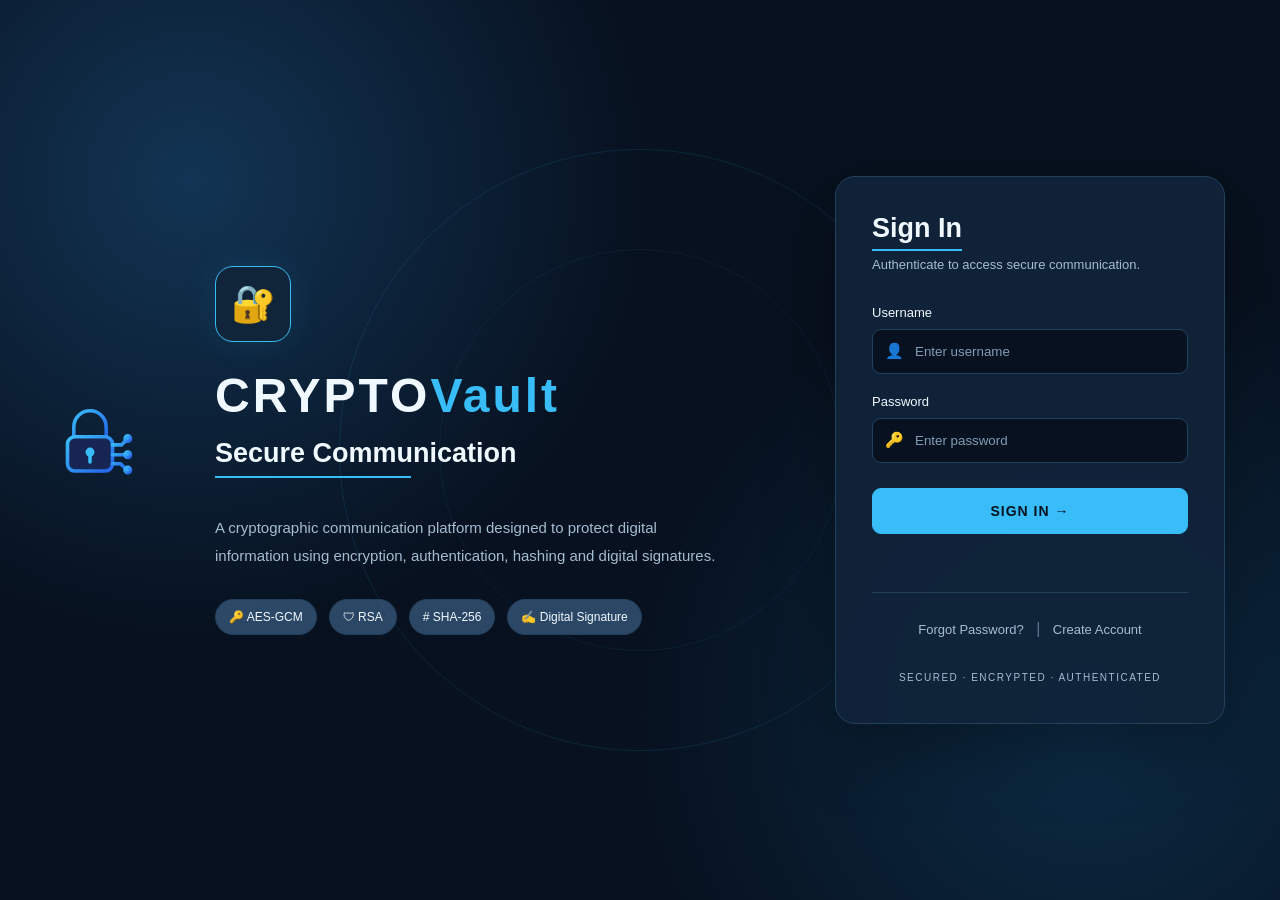
==== frontend/crypto.html @ a79df2d9 "Initial commit: CryptoVault secure communication system" ====
<!DOCTYPE html>
<html lang="en">

<head>
    <meta charset="UTF-8">
    <meta name="viewport" content="width=device-width, initial-scale=1.0">
    <title>CryptoVault | Encrypt & Decrypt</title>

    <style>
        :root {
            --bg: #07111F;
            --card: #10243A;
            --accent: #38BDF8;
            --text: #F0F9FF;
            --muted: #A6BDD1;
            --border: #24415C;
            --input: #0B1B2D;
            --success: #4ADE80;
            --error: #F87171;
        }

        * {
            margin: 0;
            padding: 0;
            box-sizing: border-box;
            font-family: Arial, Helvetica, sans-serif;
        }

        body {
            min-height: 100vh;
            background:
                radial-gradient(ellipse at top left, #123252 0%, transparent 45%),
                radial-gradient(ellipse at bottom right, #0C2B43 0%, transparent 40%),
                var(--bg);
            color: var(--text);
        }

        .navbar {
            min-height: 75px;
            padding: 15px 5%;
            display: flex;
            align-items: center;
            justify-content: space-between;
            gap: 15px;
            border-bottom: 1px solid var(--border);
            background: rgba(7, 17, 31, 0.9);
        }

        .logo {
            font-size: 24px;
            font-weight: bold;
            letter-spacing: 2px;
            color: var(--text);
        }

        .logo span {
            color: var(--accent);
        }

        .back-btn {
            padding: 10px 16px;
            background: var(--card);
            color: var(--text);
            border: 1px solid var(--border);
            border-radius: 8px;
            cursor: pointer;
            transition: 0.25s;
        }

        .back-btn:hover {
            background: var(--accent);
            color: var(--bg);
            border-color: var(--accent);
        }

        .container {
            max-width: 1100px;
            margin: auto;
            padding: 50px 30px;
        }

        .heading {
            margin-bottom: 35px;
        }

        .heading small {
            color: var(--accent);
            letter-spacing: 2px;
            font-size: 11px;
            font-weight: bold;
        }

        .heading h1 {
            margin-top: 12px;
            font-size: 36px;
            line-height: 1.3;
        }

        .heading h1 span {
            border-bottom: 3px solid var(--accent);
            padding-bottom: 5px;
        }

        .heading p {
            margin-top: 18px;
            color: var(--muted);
            line-height: 1.7;
            max-width: 700px;
        }

        .flow {
            display: flex;
            align-items: center;
            justify-content: center;
            gap: 15px;
            margin-bottom: 40px;
            flex-wrap: wrap;
        }

        .flow-box {
            padding: 14px 20px;
            border: 1px solid var(--border);
            border-radius: 8px;
            background: var(--card);
            font-size: 13px;
            transition: 0.25s;
        }

        .flow-box:hover {
            border-color: var(--accent);
            box-shadow: 0 0 15px rgba(56, 189, 248, 0.12);
        }

        .arrow {
            color: var(--accent);
            font-size: 20px;
        }

        .panels {
            display: grid;
            grid-template-columns: repeat(2, minmax(0, 1fr));
            gap: 25px;
        }

        .panel {
            min-width: 0;
            background: rgba(16, 36, 58, 0.88);
            border: 1px solid var(--border);
            border-radius: 14px;
            padding: 28px;
            box-shadow: 0 12px 35px rgba(0, 0, 0, 0.15);
        }

        .panel h2 {
            font-size: 19px;
            margin-bottom: 10px;
        }

        .panel h2:first-letter {
            color: var(--accent);
        }

        .panel-description {
            color: var(--muted);
            font-size: 12px;
            margin-bottom: 22px;
            line-height: 1.7;
        }

        label {
            display: block;
            margin-bottom: 8px;
            font-size: 12px;
            color: var(--text);
            font-weight: bold;
        }

        textarea {
            width: 100%;
            min-height: 180px;
            resize: vertical;
            background: var(--input);
            color: var(--text);
            border: 1px solid var(--border);
            border-radius: 8px;
            padding: 14px;
            outline: none;
            font-size: 13px;
            line-height: 1.6;
            transition: border-color 0.25s, box-shadow 0.25s;
        }

        textarea::placeholder,
        input::placeholder {
            color: #7891A8;
        }

        textarea:focus,
        input:focus {
            border-color: var(--accent);
            box-shadow: 0 0 0 3px rgba(56, 189, 248, 0.1);
        }

        .key-input {
            margin-top: 18px;
        }

        input {
            width: 100%;
            padding: 13px;
            background: var(--input);
            color: var(--text);
            border: 1px solid var(--border);
            border-radius: 8px;
            outline: none;
            transition: border-color 0.25s, box-shadow 0.25s;
        }

        .button {
            width: 100%;
            margin-top: 18px;
            padding: 14px;
            background: var(--accent);
            color: #38BDF8;
            border: 1px solid var(--accent);
            border-radius: 8px;
            font-weight: bold;
            cursor: pointer;
            transition: 0.25s;
        }

        .button:hover {
            background: #38BDF8;
            transform: translateY(-1px);
            box-shadow: 0 5px 18px rgba(56, 189, 248, 0.18);
        }

        .button:disabled {
            opacity: 0.65;
            cursor: wait;
            transform: none;
        }

        .secondary-button {
            width: 100%;
            margin-top: 12px;
            padding: 12px;
            background: transparent;
            color: var(--accent);
            border: 1px solid var(--border);
            border-radius: 8px;
            cursor: pointer;
            transition: 0.25s;
        }

        .secondary-button:hover {
            background: var(--card);
            border-color: var(--accent);
        }

        .result {
            margin-top: 30px;
            padding: 25px;
            background: rgba(16, 36, 58, 0.88);
            border: 1px solid var(--border);
            border-radius: 14px;
        }

        .result h2 {
            font-size: 18px;
            margin-bottom: 15px;
        }

        #resultText {
            min-height: 120px;
            padding: 15px;
            background: var(--input);
            border: 1px solid var(--border);
            border-radius: 8px;
            color: var(--text);
            white-space: pre-wrap;
            overflow-wrap: anywhere;
            font-size: 13px;
            line-height: 1.7;
        }

        .message {
            margin-top: 12px;
            color: var(--muted);
            font-size: 12px;
            line-height: 1.6;
        }

        .message.success {
            color: var(--success);
        }

        .message.error {
            color: var(--error);
        }

        footer {
            margin-top: 50px;
            padding: 25px;
            text-align: center;
            border-top: 1px solid var(--border);
            color: var(--muted);
            font-size: 11px;
            letter-spacing: 1px;
        }

        @media (max-width: 800px) {
            .panels {
                grid-template-columns: 1fr;
            }

            .navbar {
                padding: 15px 20px;
            }

            .container {
                padding: 35px 20px;
            }

            .heading h1 {
                font-size: 29px;
            }

            .panel {
                padding: 22px;
            }
        }

        @media (max-width: 450px) {
            .logo {
                font-size: 19px;
            }

            .back-btn {
                padding: 9px 11px;
                font-size: 12px;
            }

            .flow {
                gap: 9px;
            }

            .flow-box {
                padding: 11px;
                font-size: 12px;
            }

            .arrow {
                font-size: 16px;
            }
        }
    </style>
</head>

<body>
    <nav class="navbar">
        <div class="logo">CRYPTO<span>Vault</span></div>
        <button class="back-btn" onclick="goBack()">← Dashboard</button>
    </nav>

    <main class="container">
        <section class="heading">
            <small>CRYPTOGRAPHIC OPERATIONS</small>
            <h1>🔐 <span>Encrypt &amp; Decrypt</span></h1>
            <p>
                Secure your message by converting plain text into cipher text
                and decrypting it when required.
            </p>
        </section>

        <div class="flow">
            <div class="flow-box">📝 Plain Text</div>
            <div class="arrow">→</div>
            <div class="flow-box">🔐 AES-GCM</div>
            <div class="arrow">→</div>
            <div class="flow-box">🔒 Cipher Text</div>
            <div class="arrow">→</div>
            <div class="flow-box">📝 Plain Text</div>
        </div>

        <section class="panels">
            <div class="panel">
                <h2>🔐 Encrypt Message</h2>
                <p class="panel-description">
                    Enter your plain text message and a secret key to
                    generate encrypted cipher text.
                </p>

                <label for="plainText">Plain Text</label>
                <textarea id="plainText" placeholder="Enter the message you want to encrypt..."></textarea>

                <div class="key-input">
                    <label for="encryptKey">Secret Key</label>
                    <input type="password" id="encryptKey" placeholder="Enter encryption key"
                        autocomplete="new-password">
                </div>

                <button class="button" id="encryptButton" onclick="encryptMessage()">
                    🔐 Encrypt Message
                </button>
            </div>

            <div class="panel">
                <h2>🔓 Decrypt Message</h2>
                <p class="panel-description">
                    Enter cipher text and the correct secret key to recover
                    the original message.
                </p>

                <label for="cipherText">Cipher Text</label>
                <textarea id="cipherText" placeholder="Enter encrypted cipher text..."></textarea>

                <div class="key-input">
                    <label for="decryptKey">Secret Key</label>
                    <input type="password" id="decryptKey" placeholder="Enter decryption key"
                        autocomplete="new-password">
                </div>

                <button class="button" id="decryptButton" onclick="decryptMessage()">
                    🔓 Decrypt Message
                </button>
            </div>
        </section>

        <section class="result">
            <h2>📋 Operation Result</h2>
            <div id="resultText">Your encryption or decryption result will appear here.</div>
            <div id="message" class="message" role="status" aria-live="polite"></div>
            <button class="secondary-button" onclick="clearAll()">Clear All</button>
        </section>
    </main>

    <footer>CRYPTOValut • AES-GCM • SECURE COMMUNICATION</footer>

    <script>
        const API = "http://127.0.0.1:8000";
        const token = localStorage.getItem("access_token");

        if (!token) {
            window.location.href = "index.html";
        }

        async function encryptMessage() {
            const plainText = document.getElementById("plainText").value;
            const key = document.getElementById("encryptKey").value;

            if (!plainText.trim() || !key) {
                showMessage("Please enter both plain text and secret key.", "error");
                return;
            }

            const button = document.getElementById("encryptButton");
            button.disabled = true;

            try {
                showMessage("Encrypting message...", "");

                const response = await fetch(`${API}/encrypt`, {
                    method: "POST",
                    headers: {
                        "Content-Type": "application/json",
                        "Authorization": "Bearer " + token
                    },
                    body: JSON.stringify({
                        plaintext: plainText,
                        secret_key: key
                    })
                });

                const data = await response.json();

                if (!response.ok) {
                    showMessage(data.detail || "Encryption failed.", "error");
                    return;
                }

                document.getElementById("cipherText").value = data.ciphertext;
                document.getElementById("decryptKey").value = key;
                document.getElementById("resultText").textContent =
                    "Encrypted Cipher Text:\n\n" + data.ciphertext;

                showMessage("✓ Encryption successful using AES-256-GCM.", "success");
            } catch (error) {
                console.error(error);
                showMessage("Cannot connect to the encryption server. Check that your backend is running.", "error");
            } finally {
                button.disabled = false;
            }
        }

        async function decryptMessage() {
            const cipherText = document.getElementById("cipherText").value.trim();
            const key = document.getElementById("decryptKey").value;

            if (!cipherText || !key) {
                showMessage("Please enter both cipher text and secret key.", "error");
                return;
            }

            const button = document.getElementById("decryptButton");
            button.disabled = true;

            try {
                showMessage("Decrypting message...", "");

                const response = await fetch(`${API}/decrypt`, {
                    method: "POST",
                    headers: {
                        "Content-Type": "application/json",
                        "Authorization": "Bearer " + token
                    },
                    body: JSON.stringify({
                        ciphertext: cipherText,
                        secret_key: key
                    })
                });

                const data = await response.json();

                if (!response.ok) {
                    showMessage(data.detail || "Decryption failed. Check your cipher text and secret key.", "error");
                    return;
                }

                document.getElementById("resultText").textContent =
                    "Decrypted Plain Text:\n\n" + data.plaintext;

                document.getElementById("plainText").value = data.plaintext;

                showMessage("✓ Decryption successful using AES-256-GCM.", "success");
            } catch (error) {
                console.error(error);
                showMessage("Cannot connect to the decryption server. Check that your backend is running.", "error");
            } finally {
                button.disabled = false;
            }
        }

        function clearAll() {
            document.getElementById("plainText").value = "";
            document.getElementById("cipherText").value = "";
            document.getElementById("encryptKey").value = "";
            document.getElementById("decryptKey").value = "";
            document.getElementById("resultText").textContent =
                "Your encryption or decryption result will appear here.";
            showMessage("", "");
        }

        function showMessage(text, type = "") {
            const element = document.getElementById("message");
            element.textContent = text;
            element.className = "message" + (type ? " " + type : "");
        }

        function goBack() {
            window.location.href = "home.html";
        }
    </script>
</body>

</html>
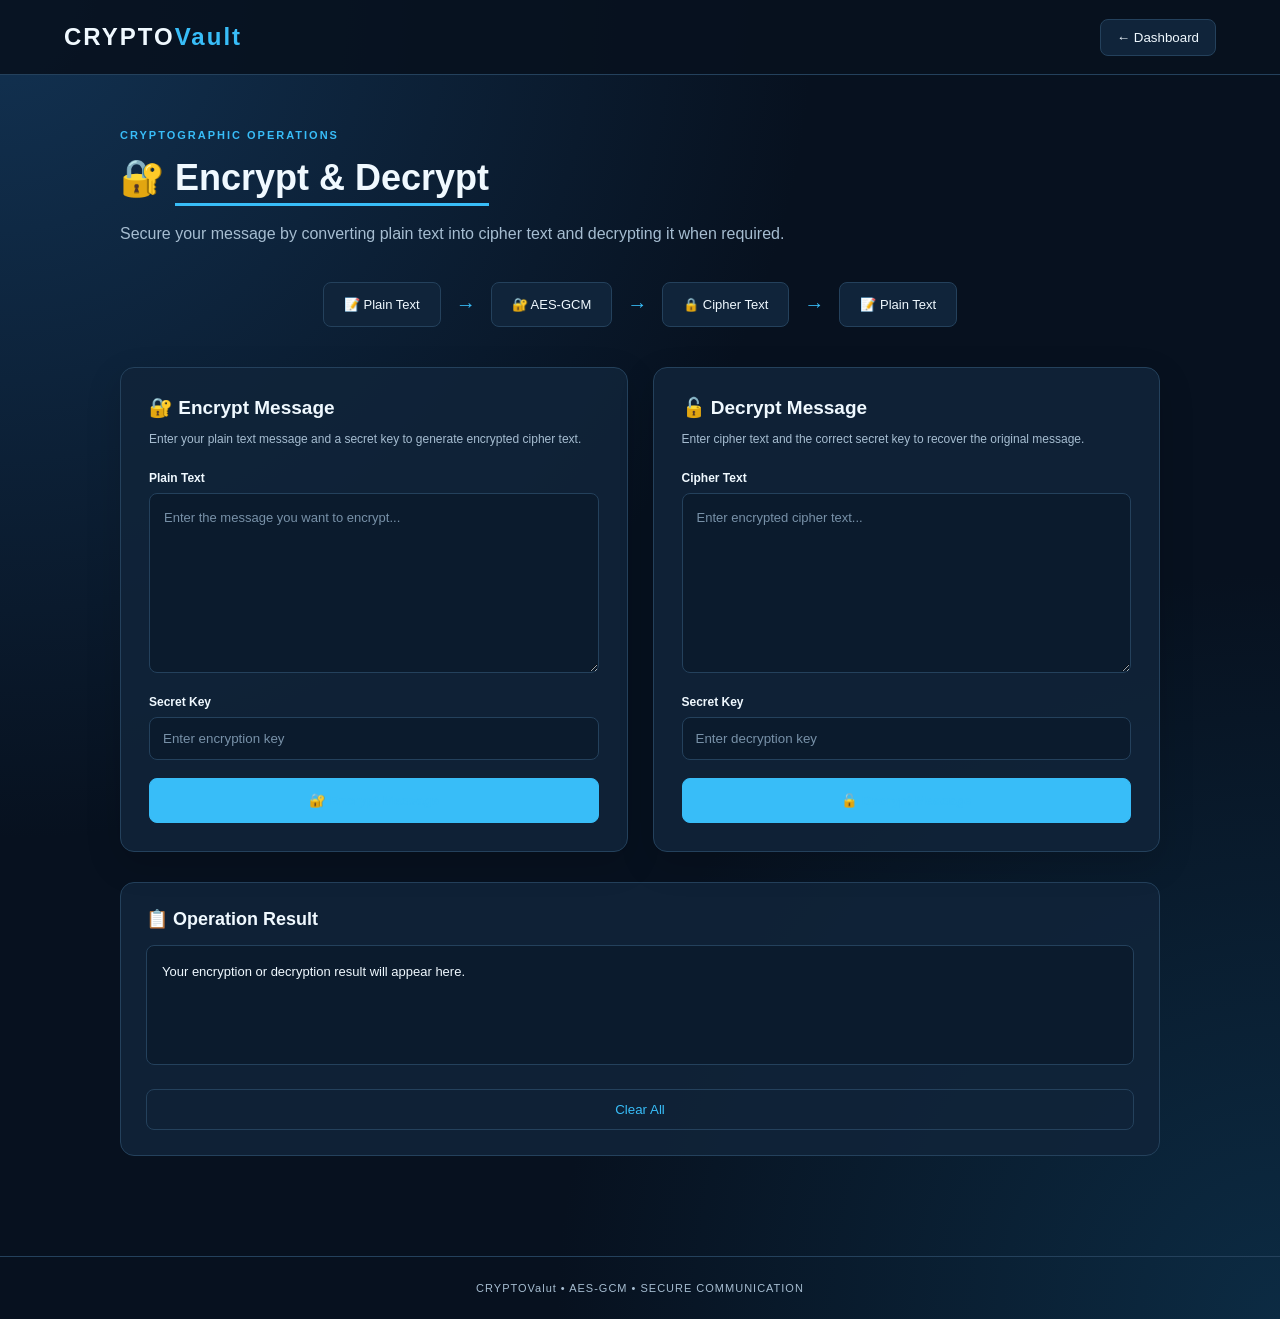
==== commit 40edc6d1: "Fix encryption token handling" ====
--- a/frontend/crypto.html
+++ b/frontend/crypto.html
@@ -438,8 +438,11 @@
     <footer>CRYPTOValut • AES-GCM • SECURE COMMUNICATION</footer>
 
     <script>
-        const API = "http://127.0.0.1:8000";
-        const token = localStorage.getItem("access_token");
+        const API = "https://cryptovault-mysv.onrender.com";
+
+        function getToken() {
+            return localStorage.getItem("access_token");
+        }
 
         if (!token) {
             window.location.href = "index.html";
@@ -464,7 +467,7 @@
                     method: "POST",
                     headers: {
                         "Content-Type": "application/json",
-                        "Authorization": "Bearer " + token
+                        "Authorization": "Bearer " + getToken()
                     },
                     body: JSON.stringify({
                         plaintext: plainText,
@@ -512,7 +515,7 @@
                     method: "POST",
                     headers: {
                         "Content-Type": "application/json",
-                        "Authorization": "Bearer " + token
+                        "Authorization": "Bearer " + getToken()
                     },
                     body: JSON.stringify({
                         ciphertext: cipherText,
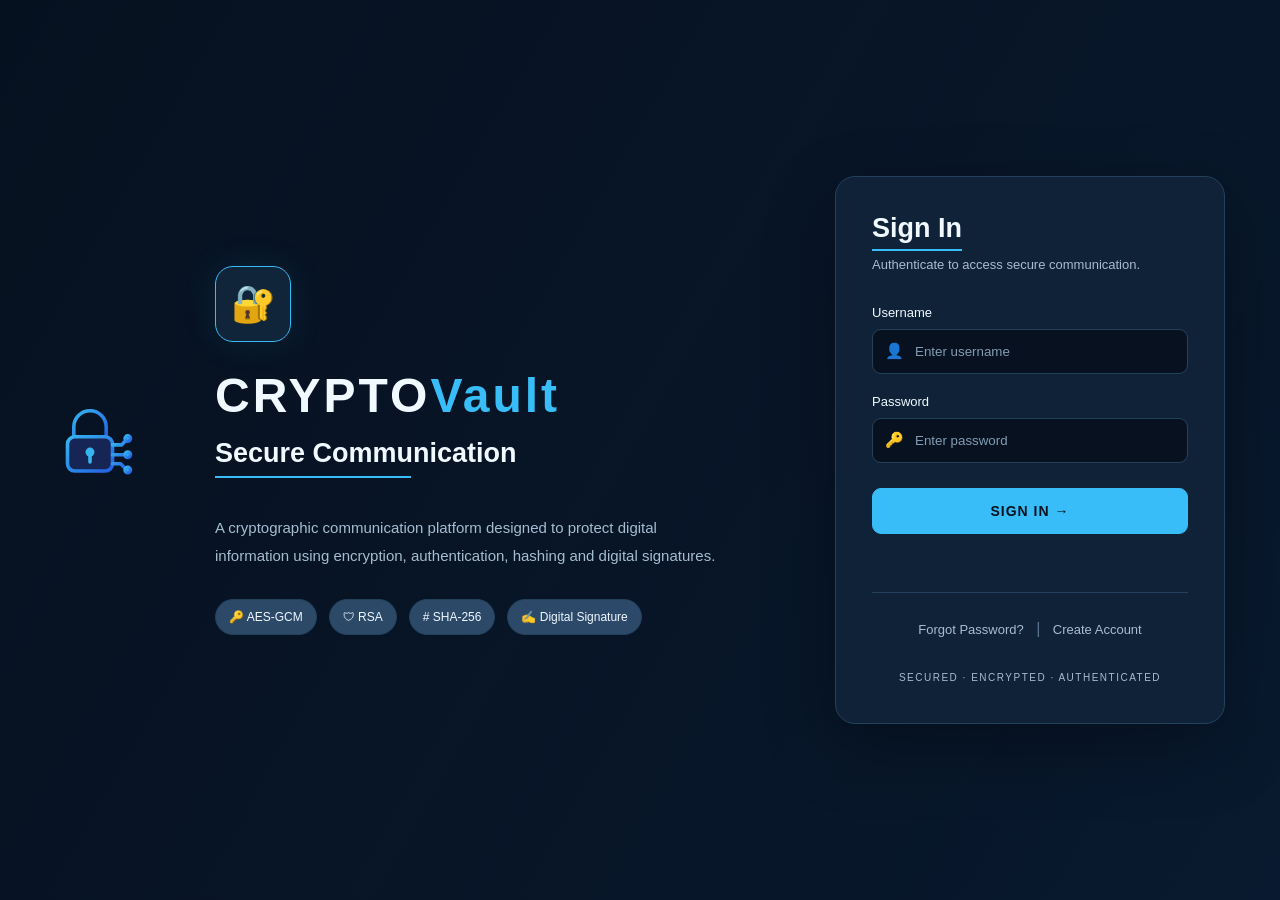
==== commit 949a7c73: "Fix CryptoVault frontend dashboard and UI" ====
--- a/frontend/crypto.html
+++ b/frontend/crypto.html
@@ -2,6 +2,7 @@
 <html lang="en">
 
 <head>
+    <link rel="stylesheet" href="style.css">
     <meta charset="UTF-8">
     <meta name="viewport" content="width=device-width, initial-scale=1.0">
     <title>CryptoVault | Encrypt & Decrypt</title>
@@ -354,6 +355,73 @@
                 font-size: 16px;
             }
         }
+
+        /* ---------- SECURE FILE SHARING ---------- */
+
+        .file-sharing-section {
+            margin-top: 30px;
+        }
+
+        .file-sharing-grid {
+            display: grid;
+            grid-template-columns: repeat(2, minmax(0, 1fr));
+            gap: 25px;
+            margin-top: 20px;
+        }
+
+        .file-select {
+            width: 100%;
+            padding: 13px;
+            background: var(--input);
+            color: var(--text);
+            border: 1px solid var(--border);
+            border-radius: 8px;
+        }
+
+        .shared-file-list {
+            display: grid;
+            gap: 14px;
+            margin-top: 16px;
+        }
+
+        .shared-file-card {
+            padding: 18px;
+            background: var(--input);
+            border: 1px solid var(--border);
+            border-radius: 10px;
+        }
+
+        .shared-file-card h3 {
+            font-size: 15px;
+            overflow-wrap: anywhere;
+            margin-bottom: 8px;
+        }
+
+        .shared-file-details {
+            color: var(--muted);
+            font-size: 11px;
+            line-height: 1.7;
+            margin-bottom: 14px;
+        }
+
+        .shared-file-card .key-input,
+        .shared-file-card .button {
+            margin-top: 12px;
+        }
+
+        .empty-state {
+            color: var(--muted);
+            font-size: 12px;
+            padding: 14px;
+            border: 1px dashed var(--border);
+            border-radius: 8px;
+        }
+
+        @media (max-width: 800px) {
+            .file-sharing-grid {
+                grid-template-columns: 1fr;
+            }
+        }
     </style>
 </head>
 
@@ -433,18 +501,78 @@
             <div id="message" class="message" role="status" aria-live="polite"></div>
             <button class="secondary-button" onclick="clearAll()">Clear All</button>
         </section>
+
+        <!-- ---------- SECURE FILE SHARING ---------- -->
+        <section class="result file-sharing-section" id="fileSharingSection">
+            <h2>🔗 Secure File Sharing</h2>
+            <p class="panel-description">
+                Share encrypted files with another registered CryptoVault user
+                and decrypt files shared with you.
+            </p>
+
+            <div class="file-sharing-grid">
+                <div class="panel">
+                    <h2>📤 Share an Encrypted File</h2>
+                    <p class="panel-description">
+                        Select your encrypted file and enter the recipient username.
+                    </p>
+
+                    <label for="shareFileSelect">Select Encrypted File</label>
+                    <select id="shareFileSelect" class="file-select">
+                        <option value="">Loading your files...</option>
+                    </select>
+
+                    <div class="key-input">
+                        <label for="recipientUsername">Recipient Username</label>
+                        <input type="text" id="recipientUsername" placeholder="Enter registered username">
+                    </div>
+
+                    <button class="button" id="shareFileButton" onclick="shareEncryptedFile()">
+                        🔗 Share File
+                    </button>
+                    <div id="shareStatus" class="message" role="status" aria-live="polite"></div>
+
+                    <button class="secondary-button" type="button" onclick="loadOwnedFiles()">
+                        Refresh My Files
+                    </button>
+                </div>
+
+                <div class="panel">
+                    <h2>📥 Shared With Me</h2>
+                    <p class="panel-description">
+                        View files shared with your account. Enter the original
+                        secret key to decrypt them.
+                    </p>
+
+                    <button class="secondary-button" type="button" onclick="loadSharedFiles()">
+                        ↻ Refresh Shared Files
+                    </button>
+
+                    <div id="sharedFilesList" class="shared-file-list">
+                        <div class="empty-state">Loading shared files...</div>
+                    </div>
+                </div>
+            </div>
+        </section>
+
     </main>
 
     <footer>CRYPTOValut • AES-GCM • SECURE COMMUNICATION</footer>
 
     <script>
-        const API = "https://cryptovault-mysv.onrender.com";
+        const API =
+            (window.location.hostname === "127.0.0.1" ||
+                window.location.hostname === "localhost")
+                ? "http://127.0.0.1:8000"
+                : "https://cryptovault-mysv.onrender.com";
 
         function getToken() {
             return localStorage.getItem("access_token");
         }
 
-        if (!token) {
+        const currentToken = getToken();
+
+        if (!currentToken) {
             window.location.href = "index.html";
         }
 
@@ -563,6 +691,298 @@
         function goBack() {
             window.location.href = "home.html";
         }
+
+
+        // ---------- SECURE FILE SHARING ----------
+
+        function showShareStatus(text, type = "") {
+            const element = document.getElementById("shareStatus");
+            element.textContent = text;
+            element.className = "message" + (type ? " " + type : "");
+        }
+
+        async function loadOwnedFiles() {
+            const select = document.getElementById("shareFileSelect");
+            select.innerHTML = '<option value="">Loading files...</option>';
+
+            try {
+                const response = await fetch(`${API}/files`, {
+                    headers: {
+                        "Authorization": "Bearer " + getToken()
+                    }
+                });
+
+                const data = await response.json();
+
+                if (!response.ok) {
+                    select.innerHTML =
+                        '<option value="">Unable to load files</option>';
+                    showShareStatus(
+                        data.detail || "Could not load your files.", "error"
+                    );
+                    return;
+                }
+
+                select.innerHTML =
+                    '<option value="">Select an encrypted file</option>';
+
+                const files = data.files || [];
+
+                files.forEach(file => {
+                    const option = document.createElement("option");
+                    option.value = file.id;
+                    option.textContent =
+                        `${file.original_filename} (ID: ${file.id})`;
+                    select.appendChild(option);
+                });
+
+                if (files.length === 0) {
+                    select.innerHTML =
+                        '<option value="">No encrypted files found</option>';
+                }
+            } catch (error) {
+                console.error(error);
+                select.innerHTML =
+                    '<option value="">Server connection failed</option>';
+                showShareStatus(
+                    "Cannot connect to the file service.", "error"
+                );
+            }
+        }
+
+        async function shareEncryptedFile() {
+            const fileId =
+                document.getElementById("shareFileSelect").value;
+            const recipient =
+                document.getElementById("recipientUsername").value.trim();
+            const button =
+                document.getElementById("shareFileButton");
+
+            if (!fileId || !recipient) {
+                showShareStatus(
+                    "Please select a file and enter the recipient username.",
+                    "error"
+                );
+                return;
+            }
+
+            button.disabled = true;
+
+            try {
+                showShareStatus("Sharing encrypted file...");
+
+                const response = await fetch(
+                    `${API}/files/${encodeURIComponent(fileId)}/share`,
+                    {
+                        method: "POST",
+                        headers: {
+                            "Content-Type": "application/json",
+                            "Authorization": "Bearer " + getToken()
+                        },
+                        body: JSON.stringify({
+                            recipient_username: recipient
+                        })
+                    }
+                );
+
+                const data = await response.json();
+
+                if (!response.ok) {
+                    showShareStatus(
+                        data.detail || "File sharing failed.", "error"
+                    );
+                    return;
+                }
+
+                showShareStatus(
+                    `✓ ${data.filename} shared successfully with ${data.shared_with}.`,
+                    "success"
+                );
+                document.getElementById("recipientUsername").value = "";
+            } catch (error) {
+                console.error(error);
+                showShareStatus(
+                    "Cannot connect to the sharing service.", "error"
+                );
+            } finally {
+                button.disabled = false;
+            }
+        }
+
+        async function loadSharedFiles() {
+            const container =
+                document.getElementById("sharedFilesList");
+            container.textContent = "Loading shared files...";
+
+            try {
+                const response = await fetch(
+                    `${API}/files/shared-with-me`,
+                    {
+                        headers: {
+                            "Authorization": "Bearer " + getToken()
+                        }
+                    }
+                );
+
+                const data = await response.json();
+
+                if (!response.ok) {
+                    container.textContent =
+                        data.detail || "Could not load shared files.";
+                    return;
+                }
+
+                container.innerHTML = "";
+                const files = data.shared_files || [];
+
+                if (files.length === 0) {
+                    const empty = document.createElement("div");
+                    empty.className = "empty-state";
+                    empty.textContent =
+                        "No files have been shared with you yet.";
+                    container.appendChild(empty);
+                    return;
+                }
+
+                files.forEach(file => {
+                    const card = document.createElement("div");
+                    card.className = "shared-file-card";
+
+                    const title = document.createElement("h3");
+                    title.textContent =
+                        `🔒 ${file.original_filename || "Shared file"}`;
+
+                    const details = document.createElement("p");
+                    details.className = "shared-file-details";
+                    const sharedDate = file.shared_at
+                        ? new Date(file.shared_at).toLocaleString()
+                        : "Date unavailable";
+                    details.textContent =
+                        `File ID: ${file.id} · Shared by: ${file.shared_by} · ${sharedDate}`;
+
+                    const label = document.createElement("label");
+                    label.textContent = "Original Secret Key";
+
+                    const keyInput = document.createElement("input");
+                    keyInput.type = "password";
+                    keyInput.placeholder =
+                        "Enter the key used by the sender";
+                    keyInput.autocomplete = "off";
+
+                    const button = document.createElement("button");
+                    button.className = "button";
+                    button.type = "button";
+                    button.textContent = "🔓 Decrypt & Download";
+
+                    const status = document.createElement("div");
+                    status.className = "message";
+                    status.setAttribute("role", "status");
+                    status.setAttribute("aria-live", "polite");
+
+                    button.addEventListener("click", () => {
+                        decryptSharedFile(
+                            file.id,
+                            file.original_filename,
+                            keyInput,
+                            button,
+                            status
+                        );
+                    });
+
+                    card.append(
+                        title, details, label, keyInput, button, status
+                    );
+                    container.appendChild(card);
+                });
+            } catch (error) {
+                console.error(error);
+                container.textContent =
+                    "Cannot connect to the shared files service.";
+            }
+        }
+
+        async function decryptSharedFile(
+            fileId, filename, keyInput, button, status
+        ) {
+            const secretKey = keyInput.value;
+
+            if (!secretKey) {
+                status.textContent =
+                    "Please enter the original secret key.";
+                status.className = "message error";
+                return;
+            }
+
+            const formData = new FormData();
+            formData.append("secret_key", secretKey);
+            button.disabled = true;
+            status.textContent =
+                "Decrypting file and checking integrity...";
+            status.className = "message";
+
+            try {
+                const response = await fetch(
+                    `${API}/files/shared-with-me/${encodeURIComponent(fileId)}/decrypt`,
+                    {
+                        method: "POST",
+                        headers: {
+                            "Authorization": "Bearer " + getToken()
+                        },
+                        body: formData
+                    }
+                );
+
+                if (!response.ok) {
+                    let errorMessage =
+                        "Decryption failed. Check the original secret key.";
+                    try {
+                        const errorData = await response.json();
+                        errorMessage = errorData.detail || errorMessage;
+                    } catch (_) { }
+                    status.textContent = errorMessage;
+                    status.className = "message error";
+                    return;
+                }
+
+                const integrityVerified =
+                    response.headers.get("X-Integrity-Verified") === "true";
+                const fileBlob = await response.blob();
+                const downloadUrl = URL.createObjectURL(fileBlob);
+                const link = document.createElement("a");
+                link.href = downloadUrl;
+                link.download = filename || "decrypted_file";
+                document.body.appendChild(link);
+                link.click();
+                link.remove();
+
+                setTimeout(() => URL.revokeObjectURL(downloadUrl), 1000);
+
+                if (integrityVerified) {
+                    status.textContent =
+                        "✓ Decryption successful. File integrity verified.";
+                    status.className = "message success";
+                } else {
+                    status.textContent =
+                        "File downloaded, but integrity verification was not confirmed.";
+                    status.className = "message error";
+                }
+            } catch (error) {
+                console.error(error);
+                status.textContent =
+                    "Cannot connect to the decryption service.";
+                status.className = "message error";
+            } finally {
+                keyInput.value = "";
+                button.disabled = false;
+            }
+        }
+
+        // Load both lists after the page has authenticated the user.
+        if (currentToken) {
+            loadOwnedFiles();
+            loadSharedFiles();
+        }
+
     </script>
 </body>
 
--- a/frontend/style.css
+++ b/frontend/style.css
@@ -0,0 +1,117 @@
+/* CryptoVault - Global Background */
+
+:root {
+    --bg: #07111F;
+    --card: #10243A;
+    --accent: #38BDF8;
+    --text: #F0F9FF;
+    --muted: #A6BDD1;
+    --border: #24415C;
+    --surface: #0B1B2D;
+}
+
+html {
+    min-height: 100%;
+}
+
+/* Default background - no glow */
+body {
+    position: relative;
+    min-height: 100vh;
+    color: var(--text);
+    background: #07111F;
+    overflow-x: hidden;
+}
+
+/* Animated glow only on pages after login */
+body:not(.login-page)::before {
+    content: "";
+    position: fixed;
+    inset: 0;
+    z-index: -1;
+    pointer-events: none;
+
+    background: linear-gradient(115deg,
+            transparent 0%,
+            rgba(56, 189, 248, 0.04) 25%,
+            rgba(56, 189, 248, 0.14) 45%,
+            rgba(37, 99, 235, 0.10) 60%,
+            transparent 80%);
+
+    background-size: 250% 250%;
+    animation: flowingGlow 9s ease-in-out infinite alternate;
+}
+
+@keyframes flowingGlow {
+    0% {
+        background-position: 0% 50%;
+        opacity: 0.5;
+    }
+
+    50% {
+        background-position: 100% 30%;
+        opacity: 1;
+    }
+
+    100% {
+        background-position: 0% 80%;
+        opacity: 0.7;
+    }
+}
+
+button,
+a,
+.feature-card {
+    transition: all 0.25s ease;
+}
+
+@media (prefers-reduced-motion: reduce) {
+    body::before {
+        animation: none;
+    }
+
+    *,
+    *::before,
+    *::after {
+        transition-duration: 0.01ms !important;
+    }
+}
+
+/* Automatic flowing glow on every page */
+/* CryptoVault - Visible Dark Blue Flowing Glow */
+
+body::before {
+    content: "" !important;
+    display: block !important;
+    position: fixed;
+    inset: -100%;
+    z-index: 0;
+    pointer-events: none;
+
+    background: linear-gradient(120deg,
+            transparent 15%,
+            rgba(15, 52, 96, 0.18) 30%,
+            rgba(30, 100, 170, 0.28) 45%,
+            rgba(20, 75, 140, 0.24) 60%,
+            transparent 80%);
+
+    background-size: 200% 200%;
+    animation: flowingGlow 12s ease-in-out infinite alternate !important;
+}
+
+@keyframes flowingGlow {
+    0% {
+        transform: translate(-12%, -5%);
+        opacity: 0.65;
+    }
+
+    50% {
+        transform: translate(8%, 5%);
+        opacity: 1;
+    }
+
+    100% {
+        transform: translate(15%, -5%);
+        opacity: 0.75;
+    }
+}
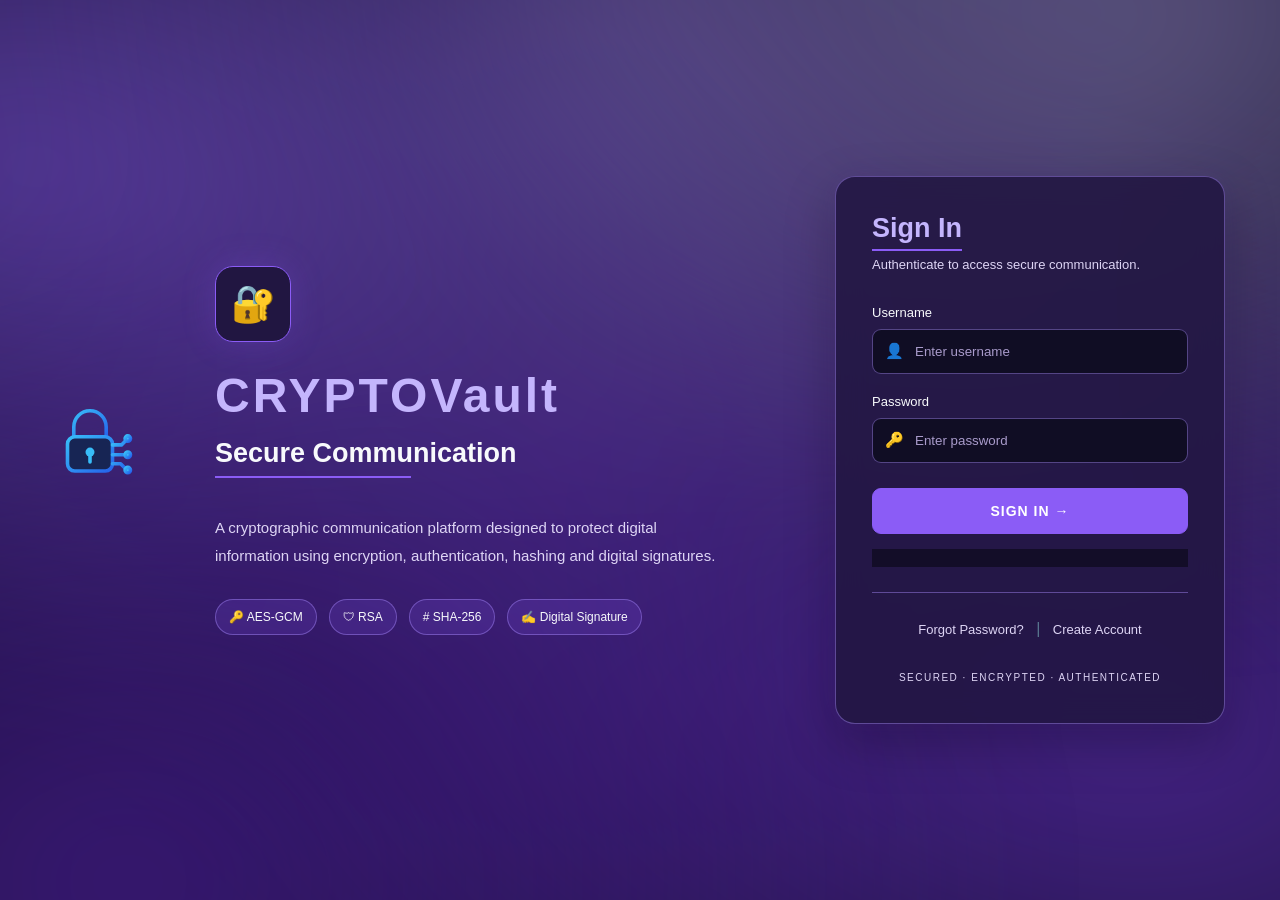
==== commit 830b0af7: "Update CryptoVault frontend design and backend CORS" ====
--- a/frontend/crypto.html
+++ b/frontend/crypto.html
@@ -2,20 +2,20 @@
 <html lang="en">
 
 <head>
-    <link rel="stylesheet" href="style.css">
     <meta charset="UTF-8">
     <meta name="viewport" content="width=device-width, initial-scale=1.0">
     <title>CryptoVault | Encrypt & Decrypt</title>
+    <link rel="stylesheet" href="style.css">
 
     <style>
         :root {
-            --bg: #07111F;
-            --card: #10243A;
-            --accent: #38BDF8;
-            --text: #F0F9FF;
-            --muted: #A6BDD1;
-            --border: #24415C;
-            --input: #0B1B2D;
+            --bg: #100D24;
+            --card: #211641;
+            --accent: #A78BFA;
+            --text: #F8FAFC;
+            --muted: #DED5F5;
+            --border: rgba(167, 139, 250, 0.4);
+            --input: rgba(16, 13, 36, 0.9);
             --success: #4ADE80;
             --error: #F87171;
         }
@@ -29,10 +29,7 @@
 
         body {
             min-height: 100vh;
-            background:
-                radial-gradient(ellipse at top left, #123252 0%, transparent 45%),
-                radial-gradient(ellipse at bottom right, #0C2B43 0%, transparent 40%),
-                var(--bg);
+            background: transparent;
             color: var(--text);
         }
 
@@ -44,7 +41,8 @@
             justify-content: space-between;
             gap: 15px;
             border-bottom: 1px solid var(--border);
-            background: rgba(7, 17, 31, 0.9);
+            background: rgba(16, 13, 36, 0.75);
+            backdrop-filter: blur(15px);
         }
 
         .logo {
@@ -69,9 +67,9 @@
         }
 
         .back-btn:hover {
-            background: var(--accent);
-            color: var(--bg);
-            border-color: var(--accent);
+            background: #7C3AED;
+            color: #FFFFFF;
+            border-color: #A78BFA;
         }
 
         .container {
@@ -122,14 +120,14 @@
             padding: 14px 20px;
             border: 1px solid var(--border);
             border-radius: 8px;
-            background: var(--card);
+            background: rgba(33, 22, 65, 0.88);
             font-size: 13px;
             transition: 0.25s;
         }
 
         .flow-box:hover {
             border-color: var(--accent);
-            box-shadow: 0 0 15px rgba(56, 189, 248, 0.12);
+            box-shadow: 0 0 18px rgba(139, 92, 246, 0.25);
         }
 
         .arrow {
@@ -145,11 +143,12 @@
 
         .panel {
             min-width: 0;
-            background: rgba(16, 36, 58, 0.88);
+            background: rgba(33, 22, 65, 0.88);
             border: 1px solid var(--border);
             border-radius: 14px;
             padding: 28px;
-            box-shadow: 0 12px 35px rgba(0, 0, 0, 0.15);
+            box-shadow: 0 12px 35px rgba(0, 0, 0, 0.2);
+            backdrop-filter: blur(12px);
         }
 
         .panel h2 {
@@ -193,13 +192,14 @@
 
         textarea::placeholder,
         input::placeholder {
-            color: #7891A8;
+            color: #A99BC8;
         }
 
         textarea:focus,
-        input:focus {
+        input:focus,
+        select:focus {
             border-color: var(--accent);
-            box-shadow: 0 0 0 3px rgba(56, 189, 248, 0.1);
+            box-shadow: 0 0 0 3px rgba(139, 92, 246, 0.15);
         }
 
         .key-input {
@@ -221,19 +221,19 @@
             width: 100%;
             margin-top: 18px;
             padding: 14px;
-            background: var(--accent);
-            color: #38BDF8;
-            border: 1px solid var(--accent);
+            background: linear-gradient(135deg, #7C3AED, #A78BFA);
+            color: #FFFFFF;
+            border: 1px solid #A78BFA;
             border-radius: 8px;
             font-weight: bold;
             cursor: pointer;
             transition: 0.25s;
         }
 
-        .button:hover {
-            background: #38BDF8;
-            transform: translateY(-1px);
-            box-shadow: 0 5px 18px rgba(56, 189, 248, 0.18);
+        .button:hover:not(:disabled) {
+            background: linear-gradient(135deg, #8B5CF6, #C4B5FD);
+            transform: translateY(-2px);
+            box-shadow: 0 5px 20px rgba(139, 92, 246, 0.3);
         }
 
         .button:disabled {
@@ -254,17 +254,23 @@
             transition: 0.25s;
         }
 
-        .secondary-button:hover {
-            background: var(--card);
+        .secondary-button:hover:not(:disabled) {
+            background: rgba(124, 58, 237, 0.15);
             border-color: var(--accent);
+        }
+
+        .secondary-button:disabled {
+            opacity: 0.6;
+            cursor: wait;
         }
 
         .result {
             margin-top: 30px;
             padding: 25px;
-            background: rgba(16, 36, 58, 0.88);
+            background: rgba(33, 22, 65, 0.88);
             border: 1px solid var(--border);
             border-radius: 14px;
+            backdrop-filter: blur(12px);
         }
 
         .result h2 {
@@ -290,6 +296,7 @@
             color: var(--muted);
             font-size: 12px;
             line-height: 1.6;
+            overflow-wrap: anywhere;
         }
 
         .message.success {
@@ -308,55 +315,10 @@
             color: var(--muted);
             font-size: 11px;
             letter-spacing: 1px;
-        }
-
-        @media (max-width: 800px) {
-            .panels {
-                grid-template-columns: 1fr;
-            }
-
-            .navbar {
-                padding: 15px 20px;
-            }
-
-            .container {
-                padding: 35px 20px;
-            }
-
-            .heading h1 {
-                font-size: 29px;
-            }
-
-            .panel {
-                padding: 22px;
-            }
-        }
-
-        @media (max-width: 450px) {
-            .logo {
-                font-size: 19px;
-            }
-
-            .back-btn {
-                padding: 9px 11px;
-                font-size: 12px;
-            }
-
-            .flow {
-                gap: 9px;
-            }
-
-            .flow-box {
-                padding: 11px;
-                font-size: 12px;
-            }
-
-            .arrow {
-                font-size: 16px;
-            }
-        }
-
-        /* ---------- SECURE FILE SHARING ---------- */
+            background: rgba(16, 13, 36, 0.5);
+        }
+
+        /* Secure File Sharing */
 
         .file-sharing-section {
             margin-top: 30px;
@@ -378,6 +340,11 @@
             border-radius: 8px;
         }
 
+        .file-select option {
+            background: #211641;
+            color: #FFFFFF;
+        }
+
         .shared-file-list {
             display: grid;
             gap: 14px;
@@ -386,9 +353,10 @@
 
         .shared-file-card {
             padding: 18px;
-            background: var(--input);
+            background: rgba(16, 13, 36, 0.85);
             border: 1px solid var(--border);
             border-radius: 10px;
+            min-width: 0;
         }
 
         .shared-file-card h3 {
@@ -402,6 +370,7 @@
             font-size: 11px;
             line-height: 1.7;
             margin-bottom: 14px;
+            overflow-wrap: anywhere;
         }
 
         .shared-file-card .key-input,
@@ -418,20 +387,64 @@
         }
 
         @media (max-width: 800px) {
+
+            .panels,
             .file-sharing-grid {
                 grid-template-columns: 1fr;
             }
+
+            .navbar {
+                padding: 15px 20px;
+            }
+
+            .container {
+                padding: 35px 20px;
+            }
+
+            .heading h1 {
+                font-size: 29px;
+            }
+
+            .panel {
+                padding: 22px;
+            }
+        }
+
+        @media (max-width: 450px) {
+            .logo {
+                font-size: 19px;
+            }
+
+            .back-btn {
+                padding: 9px 11px;
+                font-size: 12px;
+            }
+
+            .flow {
+                gap: 9px;
+            }
+
+            .flow-box {
+                padding: 11px;
+                font-size: 12px;
+            }
+
+            .arrow {
+                font-size: 16px;
+            }
         }
     </style>
 </head>
 
-<body>
+<body class="login-page">
+
     <nav class="navbar">
         <div class="logo">CRYPTO<span>Vault</span></div>
         <button class="back-btn" onclick="goBack()">← Dashboard</button>
     </nav>
 
     <main class="container">
+
         <section class="heading">
             <small>CRYPTOGRAPHIC OPERATIONS</small>
             <h1>🔐 <span>Encrypt &amp; Decrypt</span></h1>
@@ -452,6 +465,7 @@
         </div>
 
         <section class="panels">
+
             <div class="panel">
                 <h2>🔐 Encrypt Message</h2>
                 <p class="panel-description">
@@ -493,31 +507,47 @@
                     🔓 Decrypt Message
                 </button>
             </div>
+
         </section>
 
         <section class="result">
             <h2>📋 Operation Result</h2>
-            <div id="resultText">Your encryption or decryption result will appear here.</div>
+
+            <div id="resultText">
+                Your encryption or decryption result will appear here.
+            </div>
+
             <div id="message" class="message" role="status" aria-live="polite"></div>
-            <button class="secondary-button" onclick="clearAll()">Clear All</button>
+
+            <button class="secondary-button" onclick="clearAll()">
+                Clear All
+            </button>
         </section>
 
-        <!-- ---------- SECURE FILE SHARING ---------- -->
+        <!-- SECURE FILE SHARING -->
+
         <section class="result file-sharing-section" id="fileSharingSection">
+
             <h2>🔗 Secure File Sharing</h2>
+
             <p class="panel-description">
                 Share encrypted files with another registered CryptoVault user
                 and decrypt files shared with you.
             </p>
 
             <div class="file-sharing-grid">
+
+                <!-- SHARE YOUR FILE -->
+
                 <div class="panel">
                     <h2>📤 Share an Encrypted File</h2>
+
                     <p class="panel-description">
                         Select your encrypted file and enter the recipient username.
                     </p>
 
                     <label for="shareFileSelect">Select Encrypted File</label>
+
                     <select id="shareFileSelect" class="file-select">
                         <option value="">Loading your files...</option>
                     </select>
@@ -530,15 +560,28 @@
                     <button class="button" id="shareFileButton" onclick="shareEncryptedFile()">
                         🔗 Share File
                     </button>
+
                     <div id="shareStatus" class="message" role="status" aria-live="polite"></div>
 
                     <button class="secondary-button" type="button" onclick="loadOwnedFiles()">
-                        Refresh My Files
+                        ↻ Refresh My Files
                     </button>
+
+                    <button class="secondary-button" type="button" id="deleteOwnedFileButton"
+                        onclick="deleteSelectedFile()">
+                        🗑 Delete Selected File
+                    </button>
+
+                    <p class="message">
+                        Deleting your original file also removes its shared copies.
+                    </p>
                 </div>
+
+                <!-- FILES SHARED WITH YOU -->
 
                 <div class="panel">
                     <h2>📥 Shared With Me</h2>
+
                     <p class="panel-description">
                         View files shared with your account. Enter the original
                         secret key to decrypt them.
@@ -549,16 +592,20 @@
                     </button>
 
                     <div id="sharedFilesList" class="shared-file-list">
-                        <div class="empty-state">Loading shared files...</div>
+                        <div class="empty-state">
+                            Loading shared files...
+                        </div>
                     </div>
                 </div>
+
             </div>
         </section>
 
     </main>
 
-    <footer>CRYPTOValut • AES-GCM • SECURE COMMUNICATION</footer>
-
+    <footer>
+        CRYPTOVAULT • AES-GCM • SECURE COMMUNICATION
+    </footer>
     <script>
         const API =
             (window.location.hostname === "127.0.0.1" ||
@@ -576,26 +623,73 @@
             window.location.href = "index.html";
         }
 
+        // ---------- COMMON API REQUEST ----------
+
+        async function apiRequest(path, options = {}) {
+            const response = await fetch(`${API}${path}`, {
+                ...options,
+                headers: {
+                    "Authorization": "Bearer " + getToken(),
+                    ...(options.headers || {})
+                }
+            });
+
+            const contentType =
+                response.headers.get("content-type") || "";
+
+            let data = {};
+
+            if (contentType.includes("application/json")) {
+                data = await response.json();
+            } else {
+                const text = await response.text();
+                data = { detail: text };
+            }
+
+            if (!response.ok) {
+                if (response.status === 401) {
+                    localStorage.removeItem("access_token");
+                    window.location.href = "index.html";
+                }
+
+                throw new Error(
+                    data.detail || data.message ||
+                    `Request failed (${response.status})`
+                );
+            }
+
+            return data;
+        }
+
+        // ---------- ENCRYPT MESSAGE ----------
+
         async function encryptMessage() {
-            const plainText = document.getElementById("plainText").value;
-            const key = document.getElementById("encryptKey").value;
+            const plainText =
+                document.getElementById("plainText").value;
+
+            const key =
+                document.getElementById("encryptKey").value;
 
             if (!plainText.trim() || !key) {
-                showMessage("Please enter both plain text and secret key.", "error");
+                showMessage(
+                    "Please enter both plain text and secret key.",
+                    "error"
+                );
                 return;
             }
 
-            const button = document.getElementById("encryptButton");
+            const button =
+                document.getElementById("encryptButton");
+
             button.disabled = true;
 
             try {
                 showMessage("Encrypting message...", "");
 
-                const response = await fetch(`${API}/encrypt`, {
+                const data = await apiRequest("/encrypt", {
                     method: "POST",
                     headers: {
-                        "Content-Type": "application/json",
-                        "Authorization": "Bearer " + getToken()
+                        "Content-Type": "application/json"
                     },
                     body: JSON.stringify({
                         plaintext: plainText,
@@ -603,47 +697,57 @@
                     })
                 });
 
-                const data = await response.json();
-
-                if (!response.ok) {
-                    showMessage(data.detail || "Encryption failed.", "error");
-                    return;
-                }
-
-                document.getElementById("cipherText").value = data.ciphertext;
+                document.getElementById("cipherText").value =
+                    data.ciphertext;
+
                 document.getElementById("decryptKey").value = key;
+
                 document.getElementById("resultText").textContent =
                     "Encrypted Cipher Text:\n\n" + data.ciphertext;
 
-                showMessage("✓ Encryption successful using AES-256-GCM.", "success");
+                showMessage(
+                    "✓ Encryption successful using AES-256-GCM.",
+                    "success"
+                );
+
             } catch (error) {
                 console.error(error);
-                showMessage("Cannot connect to the encryption server. Check that your backend is running.", "error");
+                showMessage(error.message, "error");
+
             } finally {
                 button.disabled = false;
             }
         }
 
+        // ---------- DECRYPT MESSAGE ----------
+
         async function decryptMessage() {
-            const cipherText = document.getElementById("cipherText").value.trim();
-            const key = document.getElementById("decryptKey").value;
+            const cipherText =
+                document.getElementById("cipherText").value.trim();
+
+            const key =
+                document.getElementById("decryptKey").value;
 
             if (!cipherText || !key) {
-                showMessage("Please enter both cipher text and secret key.", "error");
+                showMessage(
+                    "Please enter both cipher text and secret key.",
+                    "error"
+                );
                 return;
             }
 
-            const button = document.getElementById("decryptButton");
+            const button =
+                document.getElementById("decryptButton");
+
             button.disabled = true;
 
             try {
                 showMessage("Decrypting message...", "");
 
-                const response = await fetch(`${API}/decrypt`, {
+                const data = await apiRequest("/decrypt", {
                     method: "POST",
                     headers: {
-                        "Content-Type": "application/json",
-                        "Authorization": "Bearer " + getToken()
+                        "Content-Type": "application/json"
                     },
                     body: JSON.stringify({
                         ciphertext: cipherText,
@@ -651,110 +755,190 @@
                     })
                 });
 
-                const data = await response.json();
-
-                if (!response.ok) {
-                    showMessage(data.detail || "Decryption failed. Check your cipher text and secret key.", "error");
-                    return;
-                }
-
                 document.getElementById("resultText").textContent =
                     "Decrypted Plain Text:\n\n" + data.plaintext;
 
-                document.getElementById("plainText").value = data.plaintext;
-
-                showMessage("✓ Decryption successful using AES-256-GCM.", "success");
+                document.getElementById("plainText").value =
+                    data.plaintext;
+
+                showMessage(
+                    "✓ Decryption successful using AES-256-GCM.",
+                    "success"
+                );
+
             } catch (error) {
                 console.error(error);
-                showMessage("Cannot connect to the decryption server. Check that your backend is running.", "error");
+                showMessage(error.message, "error");
+
             } finally {
                 button.disabled = false;
             }
         }
+
+        // ---------- CLEAR TEXT FIELDS ----------
 
         function clearAll() {
             document.getElementById("plainText").value = "";
             document.getElementById("cipherText").value = "";
             document.getElementById("encryptKey").value = "";
             document.getElementById("decryptKey").value = "";
+
             document.getElementById("resultText").textContent =
                 "Your encryption or decryption result will appear here.";
+
             showMessage("", "");
         }
 
         function showMessage(text, type = "") {
-            const element = document.getElementById("message");
+            const element =
+                document.getElementById("message");
+
             element.textContent = text;
-            element.className = "message" + (type ? " " + type : "");
+            element.className =
+                "message" + (type ? " " + type : "");
         }
 
         function goBack() {
             window.location.href = "home.html";
         }
 
-
-        // ---------- SECURE FILE SHARING ----------
+        // ---------- FILE SHARING STATUS ----------
 
         function showShareStatus(text, type = "") {
-            const element = document.getElementById("shareStatus");
+            const element =
+                document.getElementById("shareStatus");
+
             element.textContent = text;
-            element.className = "message" + (type ? " " + type : "");
-        }
+            element.className =
+                "message" + (type ? " " + type : "");
+        }
+
+        // ---------- LOAD MY ENCRYPTED FILES ----------
 
         async function loadOwnedFiles() {
-            const select = document.getElementById("shareFileSelect");
-            select.innerHTML = '<option value="">Loading files...</option>';
+            const select =
+                document.getElementById("shareFileSelect");
+
+            select.innerHTML =
+                '<option value="">Loading files...</option>';
 
             try {
-                const response = await fetch(`${API}/files`, {
-                    headers: {
-                        "Authorization": "Bearer " + getToken()
-                    }
-                });
-
-                const data = await response.json();
-
-                if (!response.ok) {
-                    select.innerHTML =
-                        '<option value="">Unable to load files</option>';
-                    showShareStatus(
-                        data.detail || "Could not load your files.", "error"
-                    );
-                    return;
-                }
+                const data =
+                    await apiRequest("/files/my-files");
+
+                const files = Array.isArray(data)
+                    ? data
+                    : (data.files || []);
 
                 select.innerHTML =
                     '<option value="">Select an encrypted file</option>';
 
-                const files = data.files || [];
-
                 files.forEach(file => {
-                    const option = document.createElement("option");
+                    const option =
+                        document.createElement("option");
+
                     option.value = file.id;
+
                     option.textContent =
-                        `${file.original_filename} (ID: ${file.id})`;
+                        `${file.original_filename || "Encrypted file"} (ID: ${file.id})`;
+
                     select.appendChild(option);
                 });
 
                 if (files.length === 0) {
                     select.innerHTML =
                         '<option value="">No encrypted files found</option>';
+
+                    showShareStatus(
+                        "You do not have any encrypted files yet.",
+                        ""
+                    );
+                } else {
+                    showShareStatus(
+                        `${files.length} encrypted file(s) loaded.`,
+                        "success"
+                    );
                 }
+
             } catch (error) {
                 console.error(error);
+
                 select.innerHTML =
-                    '<option value="">Server connection failed</option>';
+                    '<option value="">Unable to load files</option>';
+
                 showShareStatus(
-                    "Cannot connect to the file service.", "error"
-                );
-            }
-        }
+                    "Could not load your files: " + error.message,
+                    "error"
+                );
+            }
+        }
+
+        // ---------- DELETE MY ENCRYPTED FILE ----------
+
+        async function deleteSelectedFile() {
+            const fileId =
+                document.getElementById("shareFileSelect").value;
+
+            const button =
+                document.getElementById("deleteOwnedFileButton");
+
+            if (!fileId) {
+                showShareStatus(
+                    "Please select a file to delete.",
+                    "error"
+                );
+                return;
+            }
+
+            const confirmed = confirm(
+                "Are you sure you want to permanently delete this encrypted file?\n\nAny shared copies of this file will also be removed."
+            );
+
+            if (!confirmed) return;
+
+            button.disabled = true;
+            button.textContent = "Deleting...";
+
+            try {
+                const data = await apiRequest(
+                    `/files/${encodeURIComponent(fileId)}`,
+                    {
+                        method: "DELETE"
+                    }
+                );
+
+                showShareStatus(
+                    data.message || "Encrypted file deleted successfully.",
+                    "success"
+                );
+
+                await loadOwnedFiles();
+                await loadSharedFiles();
+
+            } catch (error) {
+                console.error(error);
+
+                showShareStatus(
+                    "Delete failed: " + error.message,
+                    "error"
+                );
+
+            } finally {
+                button.disabled = false;
+                button.textContent = "🗑 Delete Selected File";
+            }
+        }
+
+        // ---------- SHARE ENCRYPTED FILE ----------
 
         async function shareEncryptedFile() {
             const fileId =
                 document.getElementById("shareFileSelect").value;
+
             const recipient =
-                document.getElementById("recipientUsername").value.trim();
+                document.getElementById("recipientUsername")
+                    .value.trim();
+
             const button =
                 document.getElementById("shareFileButton");
 
@@ -769,15 +953,14 @@
             button.disabled = true;
 
             try {
-                showShareStatus("Sharing encrypted file...");
-
-                const response = await fetch(
-                    `${API}/files/${encodeURIComponent(fileId)}/share`,
+                showShareStatus("Sharing encrypted file...", "");
+
+                const data = await apiRequest(
+                    `/files/${encodeURIComponent(fileId)}/share`,
                     {
                         method: "POST",
                         headers: {
-                            "Content-Type": "application/json",
-                            "Authorization": "Bearer " + getToken()
+                            "Content-Type": "application/json"
                         },
                         body: JSON.stringify({
                             recipient_username: recipient
@@ -785,139 +968,227 @@
                     }
                 );
 
-                const data = await response.json();
-
-                if (!response.ok) {
-                    showShareStatus(
-                        data.detail || "File sharing failed.", "error"
-                    );
-                    return;
-                }
-
                 showShareStatus(
-                    `✓ ${data.filename} shared successfully with ${data.shared_with}.`,
+                    `✓ ${data.filename || "File"} shared successfully with ${data.shared_with || recipient}.`,
                     "success"
                 );
+
                 document.getElementById("recipientUsername").value = "";
+
+                await loadOwnedFiles();
+
             } catch (error) {
                 console.error(error);
+
                 showShareStatus(
-                    "Cannot connect to the sharing service.", "error"
-                );
+                    "File sharing failed: " + error.message,
+                    "error"
+                );
+
             } finally {
                 button.disabled = false;
             }
         }
+        // ---------- LOAD FILES SHARED WITH ME ----------
 
         async function loadSharedFiles() {
             const container =
                 document.getElementById("sharedFilesList");
+
             container.textContent = "Loading shared files...";
 
             try {
-                const response = await fetch(
-                    `${API}/files/shared-with-me`,
-                    {
-                        headers: {
-                            "Authorization": "Bearer " + getToken()
-                        }
-                    }
-                );
-
-                const data = await response.json();
-
-                if (!response.ok) {
-                    container.textContent =
-                        data.detail || "Could not load shared files.";
-                    return;
-                }
-
-                container.innerHTML = "";
-                const files = data.shared_files || [];
+                const data =
+                    await apiRequest("/files/shared-with-me");
+
+                const files = Array.isArray(data)
+                    ? data
+                    : (data.shared_files || []);
+
+                container.replaceChildren();
 
                 if (files.length === 0) {
-                    const empty = document.createElement("div");
+                    const empty =
+                        document.createElement("div");
+
                     empty.className = "empty-state";
                     empty.textContent =
                         "No files have been shared with you yet.";
+
                     container.appendChild(empty);
                     return;
                 }
 
                 files.forEach(file => {
-                    const card = document.createElement("div");
+                    const card =
+                        document.createElement("div");
+
                     card.className = "shared-file-card";
 
-                    const title = document.createElement("h3");
+                    const title =
+                        document.createElement("h3");
+
                     title.textContent =
                         `🔒 ${file.original_filename || "Shared file"}`;
 
-                    const details = document.createElement("p");
+                    const details =
+                        document.createElement("p");
+
                     details.className = "shared-file-details";
+
                     const sharedDate = file.shared_at
                         ? new Date(file.shared_at).toLocaleString()
                         : "Date unavailable";
+
                     details.textContent =
-                        `File ID: ${file.id} · Shared by: ${file.shared_by} · ${sharedDate}`;
-
-                    const label = document.createElement("label");
+                        `File ID: ${file.id} · Shared by: ${file.shared_by || "Unknown"} · ${sharedDate}`;
+
+                    const label =
+                        document.createElement("label");
+
                     label.textContent = "Original Secret Key";
 
-                    const keyInput = document.createElement("input");
+                    const keyInput =
+                        document.createElement("input");
+
                     keyInput.type = "password";
                     keyInput.placeholder =
                         "Enter the key used by the sender";
+
                     keyInput.autocomplete = "off";
 
-                    const button = document.createElement("button");
-                    button.className = "button";
-                    button.type = "button";
-                    button.textContent = "🔓 Decrypt & Download";
-
-                    const status = document.createElement("div");
+                    const decryptButton =
+                        document.createElement("button");
+
+                    decryptButton.className = "button";
+                    decryptButton.type = "button";
+                    decryptButton.textContent =
+                        "🔓 Decrypt & Download";
+
+                    const status =
+                        document.createElement("div");
+
                     status.className = "message";
                     status.setAttribute("role", "status");
                     status.setAttribute("aria-live", "polite");
 
-                    button.addEventListener("click", () => {
+                    decryptButton.addEventListener("click", () => {
                         decryptSharedFile(
                             file.id,
                             file.original_filename,
                             keyInput,
-                            button,
+                            decryptButton,
                             status
                         );
                     });
 
+                    // REMOVE SHARED ACCESS
+
+                    const removeButton =
+                        document.createElement("button");
+
+                    removeButton.className = "secondary-button";
+                    removeButton.type = "button";
+
+                    removeButton.textContent =
+                        "🗑 Remove Shared File";
+
+                    removeButton.addEventListener("click", async () => {
+                        const confirmed = confirm(
+                            "Remove this shared file from your account?\n\nThe sender's original file will NOT be deleted."
+                        );
+
+                        if (!confirmed) return;
+
+                        removeButton.disabled = true;
+                        removeButton.textContent = "Removing...";
+
+                        try {
+                            const result = await apiRequest(
+                                `/files/shared-with-me/${encodeURIComponent(file.id)}`,
+                                {
+                                    method: "DELETE"
+                                }
+                            );
+
+                            card.remove();
+
+                            if (!container.querySelector(
+                                ".shared-file-card"
+                            )) {
+                                container.innerHTML =
+                                    '<div class="empty-state">No shared files available.</div>';
+                            }
+
+                            showShareStatus(
+                                result.message ||
+                                "Shared file removed from your account.",
+                                "success"
+                            );
+
+                        } catch (error) {
+                            console.error(error);
+
+                            status.textContent =
+                                "Remove failed: " + error.message;
+
+                            status.className = "message error";
+
+                            removeButton.disabled = false;
+                            removeButton.textContent =
+                                "🗑 Remove Shared File";
+                        }
+                    });
+
                     card.append(
-                        title, details, label, keyInput, button, status
+                        title,
+                        details,
+                        label,
+                        keyInput,
+                        decryptButton,
+                        status,
+                        removeButton
                     );
+
                     container.appendChild(card);
                 });
+
             } catch (error) {
                 console.error(error);
+
                 container.textContent =
-                    "Cannot connect to the shared files service.";
-            }
-        }
+                    "Could not load shared files: " + error.message;
+            }
+        }
+
+        // ---------- DECRYPT SHARED FILE ----------
 
         async function decryptSharedFile(
-            fileId, filename, keyInput, button, status
+            fileId,
+            filename,
+            keyInput,
+            button,
+            status
         ) {
             const secretKey = keyInput.value;
 
             if (!secretKey) {
                 status.textContent =
                     "Please enter the original secret key.";
+
                 status.className = "message error";
                 return;
             }
 
             const formData = new FormData();
+
             formData.append("secret_key", secretKey);
+
             button.disabled = true;
+
             status.textContent =
                 "Decrypting file and checking integrity...";
+
             status.className = "message";
 
             try {
@@ -935,10 +1206,17 @@
                 if (!response.ok) {
                     let errorMessage =
                         "Decryption failed. Check the original secret key.";
+
                     try {
                         const errorData = await response.json();
-                        errorMessage = errorData.detail || errorMessage;
-                    } catch (_) { }
+
+                        errorMessage =
+                            errorData.detail || errorMessage;
+
+                    } catch (_) {
+                        // Keep the default error message.
+                    }
+
                     status.textContent = errorMessage;
                     status.className = "message error";
                     return;
@@ -946,44 +1224,63 @@
 
                 const integrityVerified =
                     response.headers.get("X-Integrity-Verified") === "true";
+
+                if (!integrityVerified) {
+                    status.textContent =
+                        "Integrity verification was not confirmed. The file was not downloaded.";
+
+                    status.className = "message error";
+                    return;
+                }
+
                 const fileBlob = await response.blob();
-                const downloadUrl = URL.createObjectURL(fileBlob);
-                const link = document.createElement("a");
+
+                const downloadUrl =
+                    URL.createObjectURL(fileBlob);
+
+                const link =
+                    document.createElement("a");
+
                 link.href = downloadUrl;
                 link.download = filename || "decrypted_file";
+
                 document.body.appendChild(link);
                 link.click();
                 link.remove();
 
-                setTimeout(() => URL.revokeObjectURL(downloadUrl), 1000);
-
-                if (integrityVerified) {
-                    status.textContent =
-                        "✓ Decryption successful. File integrity verified.";
-                    status.className = "message success";
-                } else {
-                    status.textContent =
-                        "File downloaded, but integrity verification was not confirmed.";
-                    status.className = "message error";
-                }
+                setTimeout(() => {
+                    URL.revokeObjectURL(downloadUrl);
+                }, 1000);
+
+                status.textContent =
+                    "✓ Decryption successful. File integrity verified.";
+
+                status.className = "message success";
+
             } catch (error) {
                 console.error(error);
+
                 status.textContent =
-                    "Cannot connect to the decryption service.";
+                    "Cannot connect to the decryption service: " +
+                    error.message;
+
                 status.className = "message error";
+
             } finally {
                 keyInput.value = "";
                 button.disabled = false;
             }
         }
 
-        // Load both lists after the page has authenticated the user.
+        // ---------- INITIAL PAGE LOAD ----------
+
         if (currentToken) {
             loadOwnedFiles();
             loadSharedFiles();
         }
 
     </script>
+
 </body>
 
 </html>
--- a/frontend/style.css
+++ b/frontend/style.css
@@ -1,117 +1,362 @@
-/* CryptoVault - Global Background */
+/* =========================================
+   CryptoVault - Global Midnight Purple Theme
+   Animated Glowing Background
+   Dashboard Excluded
+========================================= */
 
 :root {
-    --bg: #07111F;
-    --card: #10243A;
-    --accent: #38BDF8;
-    --text: #F0F9FF;
-    --muted: #A6BDD1;
-    --border: #24415C;
-    --surface: #0B1B2D;
+    --bg: #100D24;
+    --card: #211641;
+    --accent: #8B5CF6;
+    --secondary: #C4B5FD;
+    --text: #F8FAFC;
+    --muted: #DED5F5;
+    --border: rgba(167, 139, 250, 0.45);
+    --surface: #18112F;
+    --success: #4ADE80;
+    --danger: #FDA4AF;
+}
+
+* {
+    box-sizing: border-box;
 }
 
 html {
     min-height: 100%;
 }
 
-/* Default background - no glow */
 body {
     position: relative;
+    isolation: isolate;
     min-height: 100vh;
-    color: var(--text);
-    background: #07111F;
+    background: var(--bg) !important;
+    color: var(--text) !important;
     overflow-x: hidden;
 }
 
-/* Animated glow only on pages after login */
-body:not(.login-page)::before {
+/* =========================================
+   ANIMATED GLOWING BACKGROUND
+   All pages except Dashboard
+========================================= */
+
+body:not(.dashboard-page)::before {
     content: "";
     position: fixed;
-    inset: 0;
+    inset: -30%;
     z-index: -1;
     pointer-events: none;
 
-    background: linear-gradient(115deg,
-            transparent 0%,
-            rgba(56, 189, 248, 0.04) 25%,
-            rgba(56, 189, 248, 0.14) 45%,
-            rgba(37, 99, 235, 0.10) 60%,
-            transparent 80%);
-
-    background-size: 250% 250%;
-    animation: flowingGlow 9s ease-in-out infinite alternate;
-}
-
-@keyframes flowingGlow {
+    background:
+        radial-gradient(ellipse at 20% 30%,
+            rgba(139, 92, 246, 0.55), transparent 38%),
+        radial-gradient(ellipse at 75% 70%,
+            rgba(124, 58, 237, 0.48), transparent 42%),
+        radial-gradient(ellipse at 50% 50%,
+            rgba(91, 33, 182, 0.30), transparent 50%);
+
+    filter: blur(65px);
+
+    animation: purpleCloudOne 15s ease-in-out infinite alternate;
+}
+
+body:not(.dashboard-page)::after {
+    content: "";
+    position: fixed;
+    inset: -30%;
+    z-index: -1;
+    pointer-events: none;
+
+    background:
+        radial-gradient(ellipse at 75% 20%,
+            rgba(196, 181, 253, 0.40), transparent 35%),
+        radial-gradient(ellipse at 25% 80%,
+            rgba(109, 40, 217, 0.45), transparent 40%),
+        radial-gradient(ellipse at 50% 15%,
+            rgba(167, 139, 250, 0.25), transparent 45%);
+
+    filter: blur(75px);
+
+    animation: purpleCloudTwo 19s ease-in-out infinite alternate;
+}
+
+/* Moving cloud animation */
+
+@keyframes purpleCloudOne {
     0% {
-        background-position: 0% 50%;
-        opacity: 0.5;
-    }
-
-    50% {
-        background-position: 100% 30%;
-        opacity: 1;
+        transform: translate(-7%, -5%) scale(0.95);
+    }
+
+    35% {
+        transform: translate(5%, 4%) scale(1.08);
+    }
+
+    70% {
+        transform: translate(8%, -4%) scale(1.12);
     }
 
     100% {
-        background-position: 0% 80%;
-        opacity: 0.7;
-    }
-}
+        transform: translate(-3%, 9%) scale(1.04);
+    }
+}
+
+@keyframes purpleCloudTwo {
+    0% {
+        transform: translate(7%, 5%) scale(1.08);
+    }
+
+    40% {
+        transform: translate(-7%, -6%) scale(0.96);
+    }
+
+    75% {
+        transform: translate(4%, 7%) scale(1.12);
+    }
+
+    100% {
+        transform: translate(-6%, -3%) scale(1.02);
+    }
+}
+
+/* =========================================
+   HEADERS AND NAVIGATION
+========================================= */
+
+header {
+    background: rgba(26, 17, 51, 0.82) !important;
+    border-color: var(--border) !important;
+    backdrop-filter: blur(14px);
+}
+
+header h2,
+header .logo,
+.brand,
+.logo {
+    color: var(--text);
+}
+
+header h2 span,
+.logo span,
+.brand span {
+    color: var(--secondary) !important;
+}
+
+/* =========================================
+   CARDS AND PANELS
+========================================= */
+
+.card,
+.login-card,
+.activity-item {
+    background: rgba(33, 22, 65, 0.88) !important;
+    border-color: var(--border) !important;
+    color: var(--text) !important;
+
+    box-shadow:
+        0 18px 50px rgba(0, 0, 0, 0.25),
+        0 0 25px rgba(139, 92, 246, 0.08);
+
+    backdrop-filter: blur(14px);
+}
+
+.banner {
+    background: linear-gradient(110deg,
+            #30205A,
+            #18112F) !important;
+
+    border-color: var(--border) !important;
+}
+
+/* =========================================
+   HEADINGS AND TEXT
+========================================= */
+
+h1,
+h2,
+h3,
+strong,
+label {
+    color: var(--text);
+}
+
+.eyebrow,
+.blue,
+.value,
+.brand,
+.card-heading span {
+    color: var(--secondary) !important;
+}
+
+p,
+.muted,
+.description,
+.subtitle,
+.card-subtitle,
+.notice,
+.status {
+    color: var(--muted);
+}
+
+/* =========================================
+   INPUTS
+========================================= */
+
+input,
+textarea,
+select {
+    background: #100D24 !important;
+    color: var(--text) !important;
+    border: 1px solid var(--border) !important;
+    border-radius: 9px;
+}
+
+input::placeholder,
+textarea::placeholder {
+    color: #A99BCB !important;
+}
+
+input:focus,
+textarea:focus,
+select:focus {
+    outline: none;
+    border-color: var(--accent) !important;
+
+    box-shadow:
+        0 0 15px rgba(139, 92, 246, 0.25);
+}
+
+/* =========================================
+   BUTTONS
+========================================= */
+
+button,
+.login-button {
+    background: var(--accent) !important;
+    color: #FFFFFF !important;
+    border: 1px solid var(--accent) !important;
+    border-radius: 9px;
+    font-weight: bold;
+    cursor: pointer;
+    transition: all 0.25s ease;
+}
+
+button:hover:not(:disabled),
+.login-button:hover {
+    background: #7C3AED !important;
+    border-color: #C4B5FD !important;
+
+    transform: translateY(-2px);
+
+    box-shadow:
+        0 7px 22px rgba(139, 92, 246, 0.25);
+}
+
+button:disabled {
+    opacity: 0.6;
+    cursor: not-allowed;
+    transform: none;
+}
+
+/* =========================================
+   LINKS
+========================================= */
+
+a {
+    color: var(--secondary);
+    transition: color 0.2s ease;
+}
+
+a:hover {
+    color: #FFFFFF;
+}
+
+/* =========================================
+   MESSAGE AND RESULT PANELS
+========================================= */
+
+.message,
+.result,
+.decrypt-result,
+.encrypted-text {
+    background: rgba(16, 13, 36, 0.88) !important;
+    border-color: var(--border) !important;
+    color: var(--text);
+}
+
+.security-point {
+    background: rgba(139, 92, 246, 0.17) !important;
+    border-color: var(--border) !important;
+    color: var(--text);
+}
+
+/* =========================================
+   LOGIN PAGE
+========================================= */
+
+.login-card {
+    background: rgba(33, 22, 65, 0.88) !important;
+}
+
+.security-icon {
+    background: #211641 !important;
+    border-color: var(--accent) !important;
+
+    box-shadow:
+        0 0 35px rgba(139, 92, 246, 0.2);
+}
+
+.login-button {
+    color: #FFFFFF !important;
+}
+
+/* =========================================
+   STATUS COLORS
+========================================= */
+
+.success {
+    color: var(--success) !important;
+}
+
+.error {
+    color: var(--danger) !important;
+}
+
+/* =========================================
+   SMOOTH TRANSITIONS
+========================================= */
 
 button,
 a,
-.feature-card {
+.card,
+.login-card,
+.activity-item {
     transition: all 0.25s ease;
 }
 
+/* =========================================
+   MOBILE RESPONSIVENESS
+========================================= */
+
+@media (max-width: 750px) {
+    header {
+        flex-wrap: wrap;
+    }
+}
+
+/* =========================================
+   ACCESSIBILITY
+========================================= */
+
 @media (prefers-reduced-motion: reduce) {
-    body::before {
-        animation: none;
+
+    body:not(.dashboard-page)::before,
+    body:not(.dashboard-page)::after {
+        animation: none !important;
     }
 
     *,
     *::before,
     *::after {
         transition-duration: 0.01ms !important;
-    }
-}
-
-/* Automatic flowing glow on every page */
-/* CryptoVault - Visible Dark Blue Flowing Glow */
-
-body::before {
-    content: "" !important;
-    display: block !important;
-    position: fixed;
-    inset: -100%;
-    z-index: 0;
-    pointer-events: none;
-
-    background: linear-gradient(120deg,
-            transparent 15%,
-            rgba(15, 52, 96, 0.18) 30%,
-            rgba(30, 100, 170, 0.28) 45%,
-            rgba(20, 75, 140, 0.24) 60%,
-            transparent 80%);
-
-    background-size: 200% 200%;
-    animation: flowingGlow 12s ease-in-out infinite alternate !important;
-}
-
-@keyframes flowingGlow {
-    0% {
-        transform: translate(-12%, -5%);
-        opacity: 0.65;
-    }
-
-    50% {
-        transform: translate(8%, 5%);
-        opacity: 1;
-    }
-
-    100% {
-        transform: translate(15%, -5%);
-        opacity: 0.75;
+        animation-duration: 0.01ms !important;
     }
 }
